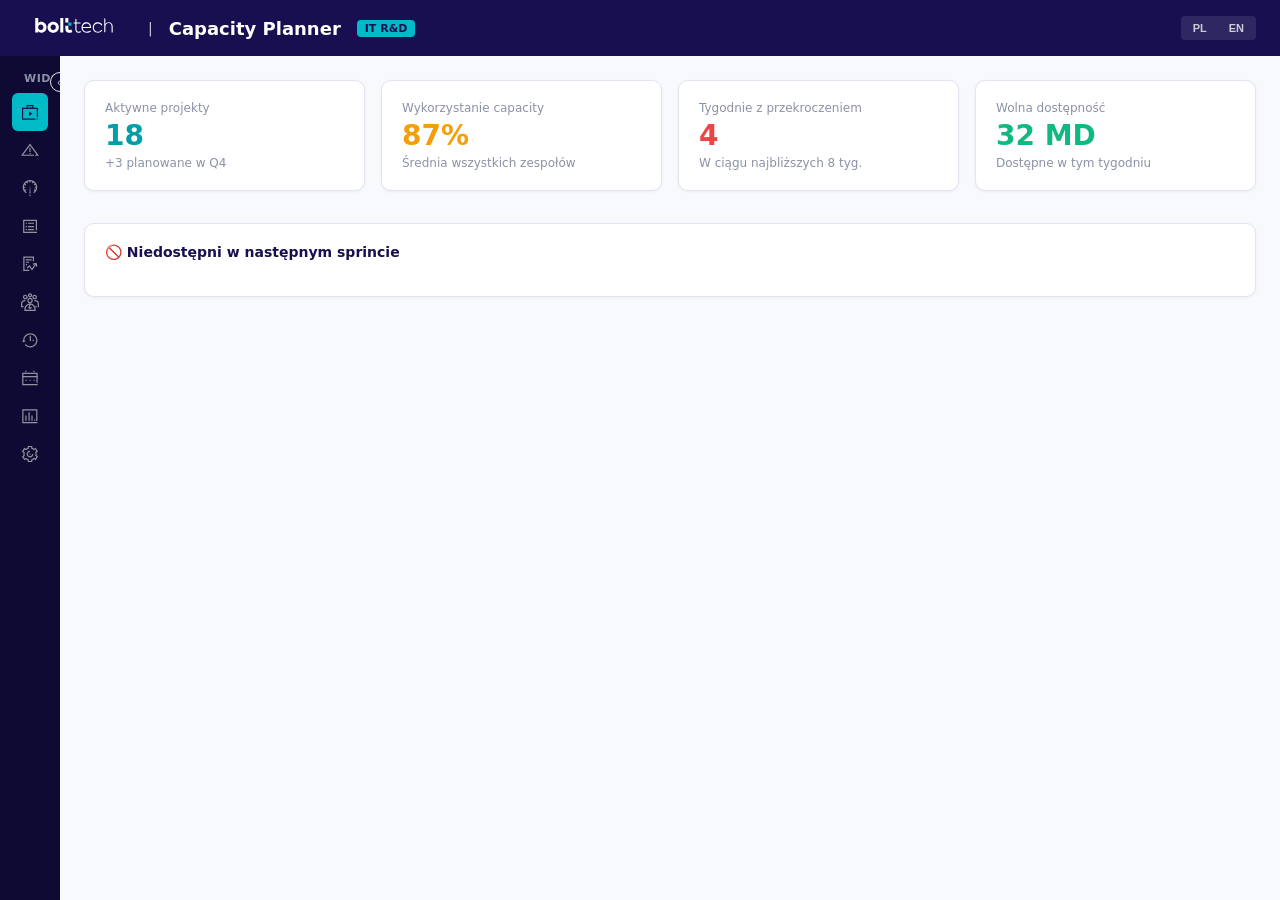
==== index.html @ 35d0bbb6 "Module 09 Squad Lead integration: Add HTML structure, fix TEAMS override, remove DOMContentLoaded li" ====
<!DOCTYPE html>
<html lang="pl">
<head>
    <meta charset="UTF-8">
    <meta name="viewport" content="width=device-width, initial-scale=1.0">
    <title>IT R&D Capacity Planner</title>
    <style>
        :root {
            /* bolttech official brand palette (from SVG assets) */
            --bt-navy: #170F4F;
            --bt-navy-dark: #0e0a33;
            --bt-navy-light: #2a1f6b;
            --bt-cyan: #00BAC7;
            --bt-cyan-light: #33ccd6;
            --bt-cyan-dark: #009ea9;
            --bt-white: #ffffff;
            --bt-grey-50: #f8f9fc;
            --bt-grey-100: #f1f3f8;
            --bt-grey-200: #e2e5ef;
            --bt-grey-300: #c8cdd9;
            --bt-grey-400: #8b92a7;
            --bt-grey-600: #4a5068;
            --bt-grey-700: #2e3347;

            /* Semantic mappings */
            --bg-primary: var(--bt-grey-50);
            --bg-secondary: var(--bt-white);
            --bg-card: var(--bt-grey-100);
            --text-primary: var(--bt-navy);
            --text-secondary: var(--bt-grey-400);
            --accent-blue: var(--bt-cyan);
            --accent-green: #10b981;
            --accent-red: #ef4444;
            --accent-yellow: #f59e0b;
            --accent-purple: #8b5cf6;
            --border: var(--bt-grey-200);
        }

        * {
            margin: 0;
            padding: 0;
            box-sizing: border-box;
        }

        body {
            font-family: 'Segoe UI', system-ui, -apple-system, sans-serif;
            background: var(--bg-primary);
            color: var(--text-primary);
            min-height: 100vh;
        }

        /* Layout */
        .app {
            display: grid;
            grid-template-columns: 190px 1fr;
            grid-template-rows: 56px 1fr;
            min-height: 100vh;
            transition: grid-template-columns 0.2s ease;
        }

        .app.sidebar-collapsed {
            grid-template-columns: 48px 1fr;
        }

        /* Header */
        .header {
            grid-column: 1 / -1;
            background: var(--bt-navy);
            border-bottom: none;
            display: flex;
            align-items: center;
            padding: 0 24px;
            gap: 16px;
        }

        .header h1 {
            font-size: 18px;
            font-weight: 600;
            color: var(--bt-white);
        }

        .header .badge {
            background: var(--bt-cyan);
            color: var(--bt-navy);
            padding: 2px 8px;
            border-radius: 4px;
            font-size: 11px;
            font-weight: 700;
        }

        /* Sidebar */
        .sidebar {
            background: var(--bt-navy-dark);
            border-right: none;
            padding: 16px 0;
            overflow: hidden;
            transition: all 0.2s ease;
        }

        .sidebar-toggle {
            display: flex;
            align-items: center;
            justify-content: center;
            width: 20px;
            height: 20px;
            position: absolute;
            right: -10px;
            top: 16px;
            border: 1px solid var(--bt-grey-200);
            background: var(--bt-navy-dark);
            color: var(--bt-grey-300);
            border-radius: 50%;
            cursor: pointer;
            font-size: 10px;
            z-index: 10;
            transition: all 0.15s;
            box-shadow: 0 1px 4px rgba(0,0,0,0.2);
        }

        .sidebar-toggle:hover {
            background: var(--bt-cyan);
            color: var(--bt-navy);
            border-color: var(--bt-cyan);
        }

        .sidebar {
            position: relative;
        }

        .sidebar-collapsed .sidebar-toggle {
            right: -10px;
        }

        .sidebar-collapsed .sidebar-section h3,
        .sidebar-collapsed .nav-label {
            display: none;
        }

        .sidebar-collapsed .nav-item {
            justify-content: center;
            padding: 10px 8px;
        }

        .sidebar-collapsed .nav-item .icon {
            margin: 0;
        }

        .sidebar-collapsed .sidebar-section {
            padding: 0 6px;
        }

        .sidebar-section {
            padding: 0 12px;
            margin-bottom: 24px;
        }

        .sidebar-section h3 {
            font-size: 11px;
            text-transform: uppercase;
            color: var(--bt-grey-400);
            padding: 0 12px;
            margin-bottom: 8px;
            letter-spacing: 0.5px;
        }

        .nav-item {
            display: flex;
            align-items: center;
            gap: 10px;
            padding: 8px 12px;
            border-radius: 6px;
            cursor: pointer;
            font-size: 13px;
            color: var(--bt-grey-300);
            transition: all 0.15s;
        }

        .nav-item:hover {
            background: var(--bt-navy-light);
            color: var(--bt-white);
        }

        .nav-item.active {
            background: var(--bt-cyan);
            color: var(--bt-navy);
            font-weight: 600;
        }

        .nav-item .icon {
            width: 18px;
            height: 18px;
            display: flex;
            align-items: center;
            justify-content: center;
        }

        .nav-item .icon img {
            width: 18px;
            height: 18px;
            opacity: 0.7;
            filter: brightness(0) invert(0.8);
            transition: all 0.15s;
        }

        .nav-item:hover .icon img {
            opacity: 1;
            filter: brightness(0) invert(1);
        }

        .nav-item.active .icon img {
            opacity: 1;
            filter: brightness(0) saturate(100%) invert(8%) sepia(30%) saturate(5000%) hue-rotate(230deg);
        }

        /* ========== ACCESSIBILITY FIX #1: Focus-Visible States ========== */
        /* Added: August 7, 2026 | WCAG 2.4.7 Focus Visible (AA) */

        /* Navigation items focus state */
        .nav-item:focus-visible {
            outline: 2px solid var(--bt-cyan);
            outline-offset: 2px;
            background: var(--bt-navy-light);
            color: var(--bt-white);
            transition: all 0.15s;
        }

        /* Generic buttons focus state */
        button:focus-visible,
        input:focus-visible,
        [role="button"]:focus-visible {
            outline: 2px solid var(--bt-cyan);
            outline-offset: 2px;
        }

        /* Filter buttons in table header focus */
        .filter-btn:focus-visible {
            outline: 2px solid var(--bt-cyan);
            outline-offset: 1px;
            background: var(--bt-cyan);
            border-color: var(--bt-cyan);
            color: var(--bt-navy);
        }

        /* Table action buttons focus (edit, delete, notes) */
        .cell-risks .add-note-btn:focus-visible,
        .cell-risks .view-all-btn:focus-visible,
        .cell-notes .add-note-btn:focus-visible,
        .cell-notes .view-all-btn:focus-visible,
        .cell-actions .edit-btn:focus-visible,
        .cell-actions .delete-btn:focus-visible {
            outline: 2px solid var(--bt-cyan);
            outline-offset: 1px;
        }

        /* Workload input fields focus */
        .wl-input:focus-visible {
            outline: 2px solid var(--bt-cyan);
            outline-offset: 1px;
        }

        /* Workload note button focus */
        .wl-note-btn:focus-visible {
            outline: 2px solid var(--bt-cyan);
            outline-offset: 1px;
        }

        /* Add sprints button focus */
        .add-sprints-btn:focus-visible {
            outline: 2px solid var(--bt-cyan);
            outline-offset: 2px;
            box-shadow: 0 0 0 3px rgba(0, 186, 199, 0.2);
        }

        /* Modal and general buttons focus */
        button.btn:focus-visible,
        button.btn-primary:focus-visible,
        button.btn-secondary:focus-visible {
            outline: 2px solid var(--bt-cyan);
            outline-offset: 2px;
            box-shadow: 0 0 0 3px rgba(0, 186, 199, 0.15);
        }
        /* ============================================================== */

        /* Main Content */
        .main {
            padding: 24px;
            overflow-y: auto;
        }

        .page {
            display: none;
        }

        .page.active {
            display: block;
        }

        .page-title {
            font-size: 24px;
            font-weight: 700;
            margin-bottom: 24px;
        }

        /* Summary Cards */
        .summary-grid {
            display: grid;
            grid-template-columns: repeat(auto-fit, minmax(200px, 1fr));
            gap: 16px;
            margin-bottom: 32px;
        }

        .summary-card {
            background: var(--bt-white);
            border: 1px solid var(--border);
            border-radius: 10px;
            padding: 20px;
            box-shadow: 0 1px 3px rgba(26, 43, 74, 0.06);
        }

        .summary-card .label {
            font-size: 12px;
            color: var(--text-secondary);
            margin-bottom: 4px;
        }

        .summary-card .value {
            font-size: 28px;
            font-weight: 700;
        }

        .summary-card .sub {
            font-size: 12px;
            color: var(--text-secondary);
            margin-top: 4px;
        }

        .summary-card .value.green { color: var(--accent-green); }
        .summary-card .value.red { color: var(--accent-red); }
        .summary-card .value.blue { color: var(--bt-cyan-dark); }
        .summary-card .value.yellow { color: var(--accent-yellow); }

        /* Capacity Chart */
        .chart-container {
            background: var(--bt-white);
            border: 1px solid var(--border);
            border-radius: 10px;
            padding: 20px;
            margin-bottom: 24px;
            box-shadow: 0 1px 3px rgba(26, 43, 74, 0.06);
        }

        .chart-container h3 {
            font-size: 14px;
            margin-bottom: 16px;
            color: var(--bt-navy);
            font-weight: 600;
        }

        .capacity-bars {
            display: flex;
            flex-direction: column;
            gap: 12px;
        }

        .capacity-row {
            display: grid;
            grid-template-columns: 80px 1fr 60px;
            align-items: center;
            gap: 12px;
        }

        .capacity-row .team-name {
            font-size: 13px;
            font-weight: 600;
        }

        .bar-track {
            height: 24px;
            background: var(--bt-grey-100);
            border-radius: 4px;
            position: relative;
            overflow: hidden;
        }

        .bar-fill {
            height: 100%;
            border-radius: 4px;
            transition: width 0.4s ease;
        }

        .bar-fill.ok { background: var(--bt-cyan); }
        .bar-fill.warning { background: var(--accent-yellow); }
        .bar-fill.critical { background: var(--accent-red); }

        .bar-label {
            position: absolute;
            right: 8px;
            top: 50%;
            transform: translateY(-50%);
            font-size: 11px;
            font-weight: 600;
            color: var(--bt-navy);
        }

        .capacity-row .pct {
            font-size: 13px;
            font-weight: 600;
            text-align: right;
        }

        /* Table */
        .table-container {
            background: var(--bt-white);
            border: 1px solid var(--border);
            border-radius: 10px;
            overflow: visible;
            box-shadow: 0 1px 3px rgba(26, 43, 74, 0.06);
        }

        /* Workload-specific: no border/radius so sticky works cleanly */
        #page-workload .table-container {
            border: none;
            border-radius: 0;
            box-shadow: none;
            background: transparent;
        }

        .table-header {
            display: flex;
            justify-content: space-between;
            align-items: center;
            padding: 16px 20px;
            border-bottom: 1px solid var(--border);
        }

        .table-header h3 {
            font-size: 14px;
        }

        .table-filter {
            display: flex;
            gap: 8px;
        }

        .filter-btn {
            padding: 4px 12px;
            border-radius: 4px;
            border: 1px solid var(--border);
            background: transparent;
            color: var(--text-secondary);
            font-size: 12px;
            cursor: pointer;
        }

        .filter-btn.active {
            background: var(--bt-cyan);
            border-color: var(--bt-cyan);
            color: var(--bt-navy);
            font-weight: 600;
        }

        table {
            width: 100%;
            border-collapse: collapse;
        }

        th {
            text-align: left;
            padding: 10px 16px;
            font-size: 11px;
            text-transform: uppercase;
            color: var(--text-secondary);
            border-bottom: 1px solid var(--border);
            font-weight: 600;
            letter-spacing: 0.3px;
        }

        td {
            padding: 12px 16px;
            font-size: 13px;
            border-bottom: 1px solid rgba(71, 85, 105, 0.3);
        }

        tr:hover td {
            background: rgba(0, 212, 170, 0.04);
        }

        /* Project table column widths */
        .projects-table-scroll table {
            width: 100%;
        }
        .cell-prio { width: 30px; }
        .cell-name { width: 240px; }
        .cell-status { white-space: nowrap; }
        .cell-health { width: 60px; white-space: nowrap; }
        .cell-lead { white-space: nowrap; }
        .cell-teams { }
        .cell-delivery { white-space: nowrap; }
        .cell-risks { width: 140px; font-size: 11px; }
        .cell-notes { width: 100px; font-size: 11px; }
        .cell-actions { white-space: nowrap; width: 55px; text-align: center; }

        /* Uniform square buttons for notes/risks/actions */
        .cell-risks .add-note-btn,
        .cell-risks .view-all-btn,
        .cell-notes .add-note-btn,
        .cell-notes .view-all-btn,
        .cell-actions .edit-btn,
        .cell-actions .delete-btn {
            display: inline-flex;
            align-items: center;
            justify-content: center;
            width: 22px;
            height: 22px;
            padding: 0;
            border: 1px solid var(--bt-grey-200);
            border-radius: 4px;
            background: var(--bt-white);
            color: var(--bt-navy);
            font-size: 12px;
            font-weight: 700;
            cursor: pointer;
            line-height: 1;
        }

        .cell-risks .add-note-btn:hover,
        .cell-risks .view-all-btn:hover,
        .cell-notes .add-note-btn:hover,
        .cell-notes .view-all-btn:hover,
        .cell-actions .edit-btn:hover {
            background: var(--bt-cyan);
            border-color: var(--bt-cyan);
            color: var(--bt-navy);
        }

        .cell-actions .delete-btn {
            background: #fef2f2;
            border-color: #fca5a5;
            color: #991b1b;
        }

        .cell-actions .delete-btn:hover {
            background: #fca5a5;
        }

        /* Column resize handles */
        th.resizable {
            position: relative;
        }

        th.resizable .col-resize-handle {
            position: absolute;
            right: 0;
            top: 0;
            width: 5px;
            height: 100%;
            cursor: col-resize;
            background: transparent;
        }

        th.resizable .col-resize-handle:hover,
        th.resizable .col-resize-handle.dragging {
            background: var(--bt-cyan);
        }

        /* Drag reorder indicator */
        th.draggable {
            cursor: grab;
            user-select: none;
        }

        th.draggable:active {
            cursor: grabbing;
        }

        th.drag-over {
            border-left: 3px solid var(--bt-cyan);
        }

        .priority-badge {
            display: inline-block;
            width: 24px;
            height: 24px;
            line-height: 24px;
            text-align: center;
            border-radius: 4px;
            font-size: 11px;
            font-weight: 700;
        }

        .priority-badge.p0 { background: var(--accent-red); color: white; }           /* 0-3: Critical (Red) */
        .priority-badge.p1 { background: var(--accent-yellow); color: #000; }        /* 4-10: High (Yellow) */
        .priority-badge.p2 { background: var(--bt-cyan); color: var(--bt-navy); }    /* 11-20: Medium (Cyan) */
        .priority-badge.p3 { background: #8b5cf6; color: white; }                    /* 21-30: High-Medium (Purple) */
        .priority-badge.p4 { background: #10b981; color: white; }                    /* 31+: Lower (Green) */
        .priority-badge.pna { background: #f1f5f9; color: #94a3b8; font-style: italic; }  /* N/A: Pale */

        .status-chip {
            padding: 3px 8px;
            border-radius: 4px;
            font-size: 11px;
            font-weight: 600;
        }

        .status-chip.in-progress { background: rgba(0, 212, 170, 0.15); color: var(--bt-cyan-dark); }
        .status-chip.done { background: rgba(16, 185, 129, 0.15); color: var(--accent-green); }
        .status-chip.at-risk { background: rgba(239, 68, 68, 0.15); color: var(--accent-red); }
        .status-chip.on-hold { background: rgba(245, 158, 11, 0.15); color: var(--accent-yellow); }
        .status-chip.planned { background: rgba(139, 92, 246, 0.15); color: var(--accent-purple); }
        .status-chip.blocked { background: rgba(239, 68, 68, 0.15); color: var(--accent-red); }
        .status-chip.archived { background: rgba(148, 163, 184, 0.15); color: #64748b; }

        .health-badge {
            display: inline-flex;
            align-items: center;
            justify-content: center;
            width: 24px;
            height: 24px;
            border-radius: 50%;
            font-size: 14px;
            font-weight: 700;
        }

        .health-badge.green { background: rgba(16, 185, 129, 0.15); color: var(--accent-green); }
        .health-badge.amber { background: rgba(245, 158, 11, 0.15); color: var(--accent-yellow); }
        .health-badge.red { background: rgba(239, 68, 68, 0.15); color: var(--accent-red); }

        .team-tags {
            display: flex;
            gap: 4px;
            flex-wrap: wrap;
        }

        .team-tag {
            padding: 2px 6px;
            border-radius: 3px;
            font-size: 10px;
            font-weight: 600;
            background: var(--bt-grey-100);
            color: var(--bt-navy);
            border: 1px solid var(--bt-grey-200);
        }

        /* Weekly Grid (Workload View) - now a proper HTML table */
        .weekly-grid-wrapper {
            overflow: auto;
            max-height: calc(100vh - 80px);
            margin-top: 8px;
            position: relative;
            isolation: isolate;
            scrollbar-width: thin;
            scrollbar-color: var(--bt-cyan) var(--bt-grey-200);
        }

        .weekly-grid-wrapper::-webkit-scrollbar {
            height: 10px;
        }

        .weekly-grid-wrapper::-webkit-scrollbar-track {
            background: var(--bt-grey-200);
            border-radius: 5px;
        }

        .weekly-grid-wrapper::-webkit-scrollbar-thumb {
            background: var(--bt-cyan);
            border-radius: 5px;
        }

        .weekly-grid-wrapper::-webkit-scrollbar-thumb:hover {
            background: var(--bt-cyan-dark);
        }

        .workload-table {
            border-collapse: separate;
            border-spacing: 0;
            width: max-content;
            min-width: 100%;
            font-size: 12px;
        }

        .workload-table thead tr {
            background: var(--bt-navy);
        }

        .workload-table thead th {
            position: sticky;
            z-index: 50;
            background: var(--bt-navy);
            padding: 10px 8px;
            text-align: center;
            font-size: 10px;
            font-weight: 600;
            color: var(--bt-grey-300);
            border-right: 1px solid rgba(255,255,255,0.15);
            border-bottom: 1px solid rgba(255,255,255,0.15);
            white-space: nowrap;
        }

        .workload-table thead tr:nth-child(1) th { top: 36px; }
        .workload-table thead tr:nth-child(2) th { top: 66px; }
        .workload-table thead tr:nth-child(3) th { top: 96px; }
        .workload-table thead tr:nth-child(4) th { top: 126px; background: var(--bt-navy-dark); }

        .workload-table th.col-project,
        .workload-table td.col-project {
            position: sticky;
            left: 0;
            width: 160px;
            min-width: 160px;
            max-width: 160px;
            z-index: 20;
            background: var(--bt-grey-50);
            border-right: 2px solid var(--bt-grey-200);
        }

        .workload-table th.col-team,
        .workload-table td.col-team {
            position: sticky;
            left: 160px;
            width: 100px;
            min-width: 100px;
            max-width: 100px;
            z-index: 21;
            background: var(--bt-white);
            border-right: 1px solid var(--bt-grey-200);
            box-shadow: 4px 0 6px rgba(0,0,0,.08);
        }

        .workload-table thead th.col-project {
            z-index: 60;
            background: var(--bt-navy);
            text-align: left;
            padding-left: 14px;
        }

        .workload-table thead th.col-team {
            z-index: 60;
            background: var(--bt-navy);
            text-align: left;
        }

        /* Frozen placeholder cells in header rows 2-4: visually merge with row 1 */
        .workload-table thead .hdr-row-2 th.hdr-frozen,
        .workload-table thead .hdr-row-3 th.hdr-frozen,
        .workload-table thead .hdr-row-4 th.hdr-frozen {
            background: var(--bt-navy);
            border-bottom: none;
            border-right-color: transparent;
        }

        .workload-table thead .hdr-row-2 th.col-team.hdr-frozen,
        .workload-table thead .hdr-row-3 th.col-team.hdr-frozen,
        .workload-table thead .hdr-row-4 th.col-team.hdr-frozen {
            box-shadow: none;
        }

        .workload-table td.col-project {
            vertical-align: middle;
            padding-left: 14px;
            word-break: break-word;
        }

        .workload-table td.col-team {
            padding: 5px 6px;
            white-space: nowrap;
        }

        .workload-table th.col-month {
            text-align: center;
            padding: 6px 8px;
            font-size: 11px;
            font-weight: 700;
            color: var(--bt-cyan);
            border-bottom: 1px solid rgba(255,255,255,0.1);
            letter-spacing: 0.3px;
        }

        .month-header-row th {
            border-bottom: 1px solid rgba(255,255,255,0.15);
        }

        .wl-sprint-header {
            text-align: center;
            font-size: 10px;
            font-weight: 600;
            padding: 5px 4px;
            color: var(--bt-grey-300);
            background: var(--bt-navy-light);
            border-right: 1px solid rgba(255,255,255,0.15);
        }

        .wl-sprint-current {
            color: var(--bt-cyan);
            font-weight: 700;
            border: 2px solid var(--bt-cyan);
            border-radius: 4px;
            background: rgba(0, 186, 199, 0.1);
            box-shadow: 0 0 8px rgba(0, 186, 199, 0.2);
        }

        .workload-table th.col-week {
            min-width: 80px;
        }

        .week-from {
            display: block;
            color: var(--bt-white);
            font-size: 10px;
            font-weight: 600;
            white-space: nowrap;
        }

        .week-to {
            display: none;
        }

        /* Body rows */
        .workload-table tbody td {
            padding: 7px 8px;
            border-bottom: 1px solid var(--bt-grey-200);
            border-right: 1px solid var(--bt-grey-200);
            vertical-align: middle;
        }

        .workload-table tbody tr:hover td:not(.col-project):not(.col-team) {
            background: rgba(0, 186, 199, 0.04);
        }

        .project-label {
            display: flex;
            align-items: flex-start;
            gap: 6px;
            font-weight: 600;
            color: var(--bt-navy);
            font-size: 11px;
            line-height: 1.3;
        }

        .prio-dot {
            display: inline-flex;
            align-items: center;
            justify-content: center;
            width: 20px;
            height: 20px;
            border-radius: 4px;
            font-size: 10px;
            font-weight: 700;
            flex-shrink: 0;
        }

        .prio-dot.p0 { background: var(--accent-red); color: white; }           /* 0-3: Critical (Red) */
        .prio-dot.p1 { background: var(--accent-yellow); color: #000; }        /* 4-10: High (Yellow) */
        .prio-dot.p2 { background: var(--bt-cyan); color: var(--bt-navy); }    /* 11-20: Medium (Cyan) */
        .prio-dot.p3 { background: #8b5cf6; color: white; }                    /* 21-30: High-Medium (Purple) */
        .prio-dot.p4 { background: #10b981; color: white; }                    /* 31+: Lower (Green) */
        .prio-dot.pna { background: #f1f5f9; color: #94a3b8; font-style: italic; }  /* N/A: Pale */

        .workload-table td.col-team {
            padding: 5px 6px;
            white-space: nowrap;
            border-right: 1px solid var(--bt-grey-200);
        }

        .team-pill {
            display: inline-block;
            padding: 3px 7px;
            font-size: 10px;
            font-weight: 700;
            border-radius: 3px;
            background: var(--bt-grey-100);
            color: var(--bt-navy);
            letter-spacing: 0.3px;
        }

        .workload-table td.col-value {
            text-align: center;
            font-size: 12px;
            font-weight: 600;
            color: var(--bt-grey-400);
        }

        .workload-table td.col-value.has-value {
            color: var(--bt-navy);
            background: rgba(0, 186, 199, 0.08);
        }

        .workload-table td.col-value.overloaded {
            background: rgba(239, 68, 68, 0.1);
            color: var(--accent-red);
        }

        /* Totals row */
        .totals-row td {
            background: var(--bt-navy) !important;
            border-top: 2px solid var(--bt-grey-300);
            padding: 9px 8px;
        }

        .totals-label {
            font-weight: 700;
            color: var(--bt-white) !important;
            font-size: 11px;
            text-transform: uppercase;
            letter-spacing: 0.5px;
        }

        .totals-cell {
            text-align: center;
            font-size: 12px;
            font-weight: 700;
        }

        .totals-cell.ok { color: var(--bt-cyan) !important; }
        .totals-cell.warning { color: var(--accent-yellow) !important; }
        .totals-cell.overloaded { color: var(--accent-red) !important; }

        .cap-slash {
            font-weight: 400;
            opacity: 0.5;
            font-size: 10px;
        }

        /* Separation between projects */
        .project-first-row td {
            border-top: 2px solid var(--bt-grey-200);
        }

        /* Editable workload inputs */
        .wl-input {
            width: 100%;
            border: none;
            background: transparent;
            text-align: center;
            font-size: 12px;
            font-weight: 600;
            color: var(--bt-navy);
            padding: 4px 2px;
            border-radius: 3px;
            -moz-appearance: textfield;
        }

        .wl-input::-webkit-outer-spin-button,
        .wl-input::-webkit-inner-spin-button {
            -webkit-appearance: none;
            margin: 0;
        }

        .wl-input:focus {
            outline: 2px solid var(--bt-cyan);
            background: rgba(0, 186, 199, 0.08);
        }

        .wl-input:hover {
            background: var(--bt-grey-100);
        }

        .wl-cell-wrap {
            display: flex;
            align-items: center;
            gap: 2px;
        }

        .wl-cell-wrap .wl-input {
            flex: 1;
        }

        .wl-note-btn {
            width: 14px;
            height: 14px;
            border: none;
            background: transparent;
            color: var(--bt-grey-300);
            font-size: 10px;
            font-weight: 700;
            cursor: pointer;
            border-radius: 3px;
            opacity: 0;
            transition: opacity 0.15s;
            display: flex;
            align-items: center;
            justify-content: center;
            flex-shrink: 0;
        }

        .wl-cell-wrap:hover .wl-note-btn {
            opacity: 1;
        }

        .wl-note-btn.has-note {
            opacity: 1;
            background: var(--bt-cyan);
            color: var(--bt-navy);
        }

        .wl-note-btn:hover {
            background: var(--bt-grey-200);
            color: var(--bt-navy);
        }

        .wl-note-btn.has-note:hover {
            background: var(--bt-cyan-dark);
            color: var(--bt-white);
        }

        .col-value.has-value .wl-input {
            color: var(--bt-navy);
        }

        /* Role filter bar - REMOVED (now uses team-tabs styling) */

        /* Add sprints button in people nav */
        .add-sprints-btn {
            padding: 6px 14px;
            border: 2px dashed var(--bt-cyan);
            background: rgba(0, 186, 199, 0.08);
            color: var(--bt-cyan-dark);
            border-radius: 5px;
            cursor: pointer;
            font-size: 12px;
            font-weight: 600;
            transition: all 0.15s;
            margin-left: auto;
        }

        .add-sprints-btn:hover {
            background: var(--bt-cyan);
            color: var(--bt-navy);
            border-color: var(--bt-cyan);
        }

        /* Role badges in people table */
        .role-badge {
            display: inline-block;
            padding: 3px 8px;
            border-radius: 4px;
            font-size: 10px;
            font-weight: 600;
            white-space: nowrap;
        }

        .role-be-developer { background: #dbeafe; color: #1e40af; }
        .role-fe-developer { background: #fce7f3; color: #9d174d; }
        .role-qa { background: #d1fae5; color: #065f46; }
        .role-qae { background: #ccfbf1; color: #0f766e; }
        .role-qa-coordinator { background: #d1fae5; color: #065f46; }
        .role-system-analyst { background: #e0e7ff; color: #3730a3; }
        .role-squad-lead { background: #fef3c7; color: #92400e; }
        .role-tsm { background: #f3e8ff; color: #6b21a8; }
        .role-engineering-manager { background: #fee2e2; color: #991b1b; }
        .role-trainee { background: #f1f5f9; color: #475569; }

        /* People View - team sections with list */
        .team-section {
            margin-bottom: 28px;
        }

        .team-section-header {
            display: flex;
            align-items: center;
            gap: 10px;
            margin-bottom: 10px;
            padding-bottom: 8px;
            border-bottom: 2px solid var(--bt-grey-200);
        }

        .team-section-dot {
            width: 12px;
            height: 12px;
            border-radius: 50%;
            flex-shrink: 0;
        }

        .team-section-name {
            font-size: 15px;
            font-weight: 700;
            color: var(--bt-navy);
            letter-spacing: 0.3px;
        }

        .team-section-count {
            font-size: 12px;
            color: var(--bt-grey-400);
            background: var(--bt-grey-100);
            padding: 2px 8px;
            border-radius: 10px;
        }

        .people-table {
            width: 100%;
            border-collapse: collapse;
            background: var(--bt-white);
            border: 1px solid var(--bt-grey-200);
            border-radius: 8px;
            overflow: hidden;
            box-shadow: 0 1px 3px rgba(23, 15, 79, 0.06);
        }

        .people-table thead tr {
            background: var(--bt-grey-50);
        }

        .people-table th {
            padding: 9px 14px;
            font-size: 11px;
            font-weight: 600;
            text-transform: uppercase;
            letter-spacing: 0.4px;
            color: var(--bt-grey-400);
            text-align: left;
            border-bottom: 1px solid var(--bt-grey-200);
        }

        .people-table th:nth-child(1) { width: 220px; }
        .people-table th:nth-child(2) { width: 180px; }

        .people-table tbody tr {
            border-bottom: 1px solid var(--bt-grey-100);
            transition: background 0.1s;
        }

        .people-table tbody tr:last-child {
            border-bottom: none;
        }

        .people-table tbody tr:hover {
            background: rgba(0, 186, 199, 0.04);
        }

        .people-table td {
            padding: 10px 14px;
            font-size: 13px;
            color: var(--bt-navy);
            vertical-align: middle;
        }

        .person-name-cell {
            font-weight: 600;
        }

        .person-name-inner {
            display: flex;
            align-items: center;
            gap: 10px;
        }

        .avatar {
            width: 32px;
            height: 32px;
            border-radius: 50%;
            display: flex;
            align-items: center;
            justify-content: center;
            font-size: 11px;
            font-weight: 700;
            flex-shrink: 0;
        }

        .role-cell {
            color: var(--bt-grey-600);
            font-size: 12px;
            vertical-align: middle;
            white-space: nowrap;
        }

        .projects-cell {
            display: flex;
            flex-wrap: wrap;
            gap: 5px;
        }

        .project-tag {
            padding: 3px 8px;
            border-radius: 4px;
            font-size: 11px;
            font-weight: 500;
            background: var(--bt-grey-100);
            color: var(--bt-navy);
            border: 1px solid var(--bt-grey-200);
            white-space: nowrap;
        }

        /* Sprint View */
        .sprint-card {
            background: var(--bt-white);
            border: 1px solid var(--border);
            border-radius: 10px;
            padding: 20px;
            margin-bottom: 16px;
            box-shadow: 0 1px 3px rgba(26, 43, 74, 0.06);
        }

        .sprint-card .sprint-header {
            display: flex;
            justify-content: space-between;
            align-items: center;
            margin-bottom: 12px;
        }

        .sprint-card .sprint-name {
            font-size: 16px;
            font-weight: 700;
        }

        .sprint-card .sprint-dates {
            font-size: 12px;
            color: var(--text-secondary);
        }

        .sprint-goals {
            padding: 12px;
            background: var(--bt-grey-50);
            border-radius: 6px;
            font-size: 12px;
            line-height: 1.7;
            color: var(--bt-grey-600);
            border: 1px solid var(--bt-grey-200);
        }

        .sprint-goals strong {
            color: var(--bt-navy);
        }

        /* Sprints tab - column layout */
        .sprints-columns {
            display: grid;
            grid-template-columns: repeat(5, 1fr);
            gap: 12px;
        }

        .sprint-column {
            background: var(--bt-white);
            border: 1px solid var(--border);
            border-radius: 10px;
            padding: 16px;
            box-shadow: 0 1px 3px rgba(23, 15, 79, 0.06);
            display: flex;
            flex-direction: column;
            min-height: 200px;
        }

        .sprint-column-current {
            border: 2px solid var(--bt-cyan);
            box-shadow: 0 2px 12px rgba(0, 186, 199, 0.15);
            background: rgba(0, 186, 199, 0.03);
        }

        .current-badge {
            display: inline-block;
            background: var(--bt-cyan);
            color: var(--bt-navy);
            font-size: 9px;
            font-weight: 700;
            padding: 1px 6px;
            border-radius: 3px;
            margin-left: 6px;
            vertical-align: middle;
        }

        .sprint-column-header {
            display: flex;
            flex-direction: column;
            gap: 2px;
            margin-bottom: 12px;
            padding-bottom: 10px;
            border-bottom: 2px solid var(--bt-grey-200);
        }

        .sprint-col-name {
            font-size: 14px;
            font-weight: 700;
            color: var(--bt-navy);
        }

        .sprint-col-dates {
            font-size: 11px;
            color: var(--bt-grey-400);
        }

        .sprint-section-label {
            font-size: 10px;
            font-weight: 700;
            text-transform: uppercase;
            letter-spacing: 0.5px;
            color: var(--bt-grey-400);
            margin-bottom: 6px;
        }

        .sprint-team-line {
            font-size: 11px;
            line-height: 1.6;
            margin-bottom: 3px;
        }

        .sprint-team-name {
            font-weight: 700;
        }

        .sprint-team-projects {
            color: var(--bt-grey-600);
        }

        .edit-sprint-goals-btn {
            margin-top: auto;
            padding: 5px 10px;
            border: 1px dashed var(--bt-grey-200);
            background: transparent;
            color: var(--bt-grey-400);
            border-radius: 4px;
            font-size: 10px;
            cursor: pointer;
            transition: all 0.15s;
            align-self: flex-start;
        }

        .edit-sprint-goals-btn:hover {
            border-color: var(--bt-cyan);
            color: var(--bt-cyan-dark);
            background: rgba(0, 186, 199, 0.05);
        }

        .sprint-project-block {
            margin-bottom: 8px;
            padding: 6px 8px;
            background: var(--bt-grey-50);
            border-radius: 4px;
            border-left: 3px solid var(--bt-grey-200);
        }

        .sprint-project-name {
            font-size: 11px;
            font-weight: 700;
            color: var(--bt-navy);
            margin-bottom: 3px;
            display: flex;
            align-items: center;
            gap: 6px;
        }

        .sprint-project-name .prio-dot {
            width: 18px;
            height: 18px;
            font-size: 9px;
            flex-shrink: 0;
        }

        .sprint-project-team {
            font-size: 10px;
            color: var(--bt-grey-600);
            padding-left: 24px;
            line-height: 1.5;
        }

        /* Week navigation */
        .week-nav {
            position: sticky;
            top: 0;
            z-index: 200;
            display: flex;
            align-items: center;
            gap: 12px;
            padding: 8px 0;
            background: var(--bg-primary);
        }

        .week-nav button {
            padding: 7px 18px;
            border: 1px solid var(--bt-grey-200);
            background: var(--bt-white);
            color: var(--bt-navy);
            border-radius: 6px;
            cursor: pointer;
            font-size: 13px;
            font-weight: 500;
            transition: all 0.15s;
        }

        .week-nav button:hover:not(:disabled) {
            background: var(--bt-cyan);
            color: var(--bt-navy);
            border-color: var(--bt-cyan);
        }

        .week-nav button:disabled {
            opacity: 0.35;
            cursor: not-allowed;
        }

        .week-nav .current-week {
            font-size: 13px;
            font-weight: 600;
            color: var(--bt-navy);
            padding: 6px 14px;
            background: var(--bt-grey-100);
            border-radius: 6px;
            border: 1px solid var(--bt-grey-200);
        }

        /* Projects table scroll */
        .projects-table-scroll {
            overflow-x: auto;
        }

        /* Edit button */
        .edit-btn {
            padding: 5px 12px;
            border: none;
            background: var(--bt-cyan);
            color: var(--bt-navy);
            border-radius: 5px;
            font-size: 11px;
            font-weight: 600;
            cursor: pointer;
            transition: all 0.15s;
            white-space: nowrap;
        }

        .edit-btn:hover {
            background: var(--bt-cyan-dark);
            color: var(--bt-white);
        }

        /* Add note button */
        .add-note-btn {
            display: inline-flex;
            align-items: center;
            justify-content: center;
            width: 22px;
            height: 22px;
            border: 1px solid var(--bt-grey-200);
            background: var(--bt-white);
            color: var(--bt-cyan-dark);
            border-radius: 4px;
            font-size: 14px;
            font-weight: 700;
            cursor: pointer;
            transition: all 0.15s;
            margin-top: 4px;
        }

        .add-note-btn:hover {
            background: var(--bt-cyan);
            color: var(--bt-navy);
            border-color: var(--bt-cyan);
        }

        /* Note entry */
        .note-entry {
            font-size: 11px;
            color: var(--bt-grey-600);
            padding: 3px 0;
            border-bottom: 1px solid var(--bt-grey-100);
            line-height: 1.4;
        }

        .note-entry:last-child {
            border-bottom: none;
        }

        .notes-list {
            max-height: 80px;
            overflow-y: auto;
            margin-bottom: 2px;
        }

        /* Note inline form */
        .note-inline-form {
            display: flex;
            gap: 4px;
            margin-top: 6px;
            align-items: center;
        }

        .note-inline-form .note-input {
            flex: 1;
            min-width: 120px;
        }

        /* Inline edit input */
        .inline-edit {
            width: 100%;
            padding: 5px 8px;
            border: 1px solid var(--bt-cyan);
            border-radius: 4px;
            font-size: 12px;
            background: var(--bt-white);
            color: var(--bt-navy);
            outline: none;
            transition: border-color 0.15s;
        }

        .inline-edit:focus {
            border-color: var(--bt-cyan-dark);
            box-shadow: 0 0 0 2px rgba(0, 186, 199, 0.15);
        }

        select.inline-edit {
            cursor: pointer;
        }

        /* Teams edit checkboxes */
        .teams-edit {
            display: flex;
            flex-wrap: wrap;
            gap: 4px;
        }

        .team-check-label {
            display: inline-flex;
            align-items: center;
            gap: 3px;
            font-size: 10px;
            font-weight: 600;
            color: var(--bt-navy);
            background: var(--bt-grey-100);
            padding: 2px 6px;
            border-radius: 3px;
            cursor: pointer;
        }

        .team-check-label input[type="checkbox"] {
            width: 12px;
            height: 12px;
        }

        /* Modal overlay */
        .modal-overlay {
            position: fixed;
            top: 0;
            left: 0;
            right: 0;
            bottom: 0;
            background: rgba(23, 15, 79, 0.5);
            display: flex;
            align-items: center;
            justify-content: center;
            z-index: 1000;
            backdrop-filter: blur(2px);
        }

        /* Modal */
        .modal {
            background: var(--bt-white);
            border-radius: 12px;
            padding: 28px;
            width: 520px;
            max-width: 90vw;
            max-height: 85vh;
            overflow-y: auto;
            box-shadow: 0 20px 60px rgba(23, 15, 79, 0.3);
        }

        .modal-form {
            display: flex;
            flex-direction: column;
            gap: 12px;
        }

        .modal-form label {
            display: flex;
            flex-direction: column;
            gap: 4px;
            font-size: 12px;
            font-weight: 600;
            color: var(--bt-grey-600);
        }

        /* Cell actions */
        .cell-actions {
            white-space: nowrap;
        }

        /* Delete button */
        .delete-btn {
            padding: 5px 12px;
            border: none;
            background: #fee2e2;
            color: #991b1b;
            border-radius: 5px;
            font-size: 11px;
            font-weight: 600;
            cursor: pointer;
            transition: all 0.15s;
            white-space: nowrap;
            margin-left: 4px;
        }

        .delete-btn:hover {
            background: #fca5a5;
        }

        /* Restore button */
        .restore-btn {
            padding: 5px 12px;
            border: none;
            background: var(--bt-grey-100);
            color: var(--bt-navy);
            border-radius: 5px;
            font-size: 11px;
            font-weight: 600;
            cursor: pointer;
            transition: all 0.15s;
            white-space: nowrap;
        }

        .restore-btn:hover {
            background: var(--bt-grey-200);
        }

        /* Archive section */
        .archive-section {
            margin-top: 24px;
        }

        .archive-header {
            display: flex;
            gap: 8px;
            align-items: center;
            cursor: pointer;
            font-size: 14px;
            font-weight: 600;
            color: var(--bt-navy);
            padding: 12px 0;
        }

        .archive-header:hover {
            color: var(--bt-cyan-dark);
        }

        .archive-table {
            width: 100%;
            border-collapse: collapse;
            background: var(--bt-white);
            border: 1px solid var(--bt-grey-200);
            border-radius: 8px;
            overflow: hidden;
            box-shadow: 0 1px 3px rgba(23, 15, 79, 0.06);
            opacity: 0.85;
        }

        .archive-table thead tr {
            background: var(--bt-grey-50);
        }

        .archive-table th {
            padding: 9px 14px;
            font-size: 11px;
            font-weight: 600;
            text-transform: uppercase;
            letter-spacing: 0.4px;
            color: var(--bt-grey-400);
            text-align: left;
            border-bottom: 1px solid var(--bt-grey-200);
        }

        .archive-table tbody tr {
            border-bottom: 1px solid var(--bt-grey-100);
            transition: background 0.1s;
        }

        .archive-table tbody tr:last-child {
            border-bottom: none;
        }

        .archive-table tbody tr:hover {
            background: rgba(0, 186, 199, 0.04);
        }

        .archive-table td {
            padding: 10px 14px;
            font-size: 13px;
            color: var(--bt-navy);
            vertical-align: middle;
        }

        /* Sprint columns in people table */
        .people-table-scroll-wrapper {
            overflow-x: auto;
        }

        .people-table th.sprint-col {
            min-width: 180px;
            font-size: 10px;
            text-align: left;
            vertical-align: top;
        }

        .sprint-col-header {
            display: flex;
            flex-direction: column;
        }

        .sprint-col-header .sprint-num {
            font-weight: 700;
            color: var(--bt-navy);
            font-size: 11px;
        }

        .sprint-col-header .sprint-dates {
            font-weight: 400;
            color: var(--bt-grey-400);
            font-size: 9px;
        }

        /* Current sprint column highlight in People tab */
        .sprint-col-current {
            background: rgba(0, 186, 199, 0.08) !important;
            border-bottom: 2px solid var(--bt-cyan) !important;
        }

        .sprint-cell-current {
            background: rgba(0, 186, 199, 0.04) !important;
        }

        /* Sprint cell content */
        .sprint-cell-td {
            vertical-align: top !important;
            padding: 8px 10px !important;
        }

        .sprint-cell {
            display: flex;
            flex-direction: column;
            gap: 3px;
            min-height: 30px;
        }

        .sprint-assignment {
            display: inline-flex;
            align-items: center;
            gap: 3px;
            padding: 2px 6px;
            background: var(--bt-grey-100);
            border: 1px solid var(--bt-grey-200);
            border-radius: 3px;
            font-size: 10px;
            color: var(--bt-navy);
            white-space: nowrap;
        }

        .sprint-assignment .remove-assignment {
            cursor: pointer;
            color: var(--accent-red);
            font-weight: 700;
            font-size: 12px;
            margin-left: 2px;
            line-height: 1;
        }

        .sprint-assignment .remove-assignment:hover {
            color: #991b1b;
        }

        .add-assignment-btn {
            display: inline-flex;
            align-items: center;
            justify-content: center;
            width: 18px;
            height: 18px;
            border: 1px dashed var(--bt-grey-300);
            background: transparent;
            color: var(--bt-cyan-dark);
            border-radius: 3px;
            font-size: 12px;
            cursor: pointer;
            margin-top: 2px;
        }

        .add-assignment-btn:hover {
            border-color: var(--bt-cyan);
            background: rgba(0, 186, 199, 0.08);
        }

        .assignment-form {
            display: flex;
            flex-direction: column;
            gap: 4px;
            margin-top: 4px;
        }

        .assignment-row {
            display: flex;
            gap: 4px;
            align-items: center;
            flex-wrap: wrap;
        }

        .assignment-details {
            display: flex;
            gap: 4px;
            align-items: center;
            flex-wrap: wrap;
        }

        .assignment-form select,
        .assignment-form input {
            font-size: 10px;
            padding: 3px 5px;
            border: 1px solid var(--bt-cyan);
            border-radius: 3px;
            background: white;
        }

        .assignment-form select {
            max-width: 140px;
        }

        .assignment-form input {
            width: 100px;
        }

        .assignment-form button {
            padding: 3px 6px;
            font-size: 10px;
            border: none;
            background: var(--bt-cyan);
            color: var(--bt-navy);
            border-radius: 3px;
            cursor: pointer;
            font-weight: 600;
        }

        /* Sprint cell actions row */
        .sprint-cell-actions {
            display: flex;
            gap: 3px;
            margin-top: 4px;
        }

        /* Copy from previous sprint button */
        .copy-prev-btn {
            width: 22px;
            height: 18px;
            border: 1px solid var(--bt-grey-200);
            background: var(--bt-grey-50);
            color: var(--bt-grey-400);
            border-radius: 3px;
            font-size: 11px;
            cursor: pointer;
            transition: all 0.15s;
            display: inline-flex;
            align-items: center;
            justify-content: center;
        }

        .copy-prev-btn:hover {
            border-color: var(--bt-cyan);
            background: rgba(0, 186, 199, 0.08);
            color: var(--bt-cyan-dark);
        }

        /* OFF button in sprint cell */
        .add-off-btn {
            width: 28px;
            height: 18px;
            border: 1px solid #fca5a5;
            background: #fef2f2;
            color: #991b1b;
            border-radius: 3px;
            font-size: 8px;
            font-weight: 700;
            cursor: pointer;
            transition: all 0.15s;
            display: inline-flex;
            align-items: center;
            justify-content: center;
        }

        .add-off-btn:hover {
            background: #fca5a5;
            color: #7f1d1d;
        }

        /* OFF assignment tag */
        .off-assignment {
            background: #fee2e2 !important;
            color: #991b1b !important;
            border-color: #fca5a5 !important;
            font-weight: 700 !important;
        }

        /* OFF cell background */
        .off-cell {
            background: #fef2f2 !important;
        }

        .off-cell.off-critical {
            background: #fee2e2 !important;
        }

        /* OFF form */
        .off-form {
            display: flex;
            gap: 4px;
            align-items: center;
            margin-top: 4px;
            flex-wrap: wrap;
        }

        .off-form-label {
            font-size: 9px;
            font-weight: 600;
            color: #991b1b;
        }

        .off-form select {
            font-size: 10px;
            padding: 2px 4px;
            border: 1px solid #fca5a5;
            border-radius: 3px;
            background: white;
            color: #991b1b;
            font-weight: 600;
        }

        .off-confirm-btn {
            padding: 2px 6px;
            font-size: 9px;
            border: none;
            background: #ef4444;
            color: white;
            border-radius: 3px;
            cursor: pointer;
            font-weight: 600;
        }

        .off-confirm-btn:hover {
            background: #dc2626;
        }

        .off-cancel-btn {
            padding: 2px 5px;
            font-size: 10px;
            border: 1px solid var(--bt-grey-200);
            background: var(--bt-white);
            color: var(--bt-grey-600);
            border-radius: 3px;
            cursor: pointer;
            font-weight: 600;
        }

        /* Team filter tabs */
        .team-tabs {
            display: flex;
            gap: 4px;
            margin-bottom: 20px;
            flex-wrap: wrap;
        }

        .team-tab {
            padding: 7px 16px;
            border: 1px solid var(--bt-grey-200);
            background: var(--bt-white);
            color: var(--bt-grey-600);
            border-radius: 6px;
            font-size: 12px;
            font-weight: 500;
            cursor: pointer;
            transition: all 0.15s;
        }

        .team-tab:hover {
            border-color: var(--bt-cyan);
            color: var(--bt-navy);
        }

        .team-tab.active {
            background: var(--bt-navy);
            color: var(--bt-white);
            border-color: var(--bt-navy);
        }

        /* Sprint navigation in people page */
        .people-sprint-nav {
            display: flex;
            align-items: center;
            gap: 12px;
            margin-bottom: 16px;
        }

        .people-sprint-nav button {
            padding: 3px 8px;
            border: none;
            background: var(--bt-cyan);
            color: var(--bt-navy);
            border-radius: 5px;
            cursor: pointer;
            font-size: 11px;
            font-weight: 600;
            transition: all 0.15s;
        }

        .people-sprint-nav button:hover:not(:disabled) {
            background: var(--bt-cyan-dark);
            color: var(--bt-white);
        }

        .people-sprint-nav button:disabled {
            opacity: 0.35;
            cursor: not-allowed;
        }

        .people-sprint-nav .sprint-range-label {
            font-size: 11px;
            font-weight: 600;
            color: var(--bt-navy);
            padding: 3px 10px;
            background: var(--bt-grey-100);
            border-radius: 5px;
            border: 1px solid var(--bt-grey-200);
        }

        /* Teams Calendar */
        .teams-month-nav {
            display: flex;
            align-items: center;
            gap: 8px;
            margin-bottom: 12px;
        }

        .teams-month-nav button {
            padding: 3px 8px;
            border: none;
            background: var(--bt-cyan);
            color: var(--bt-navy);
            border-radius: 5px;
            cursor: pointer;
            font-size: 11px;
            font-weight: 600;
            transition: all 0.15s;
        }

        .teams-month-nav button:hover {
            background: var(--bt-cyan-dark);
            color: var(--bt-white);
        }

        .teams-month-label {
            font-size: 12px;
            font-weight: 600;
            color: var(--bt-navy);
            min-width: 140px;
            text-align: center;
        }

        .teams-calendar-grid {
            background: var(--bt-white);
            border: 1px solid var(--border);
            border-radius: 10px;
            overflow-x: auto;
            box-shadow: 0 1px 3px rgba(23, 15, 79, 0.06);
        }

        .cal-table {
            width: 100%;
            border-collapse: collapse;
            font-size: 11px;
        }

        .cal-table thead th {
            padding: 8px 4px;
            text-align: center;
            font-size: 10px;
            font-weight: 600;
            color: var(--bt-grey-400);
            border-bottom: 2px solid var(--bt-grey-200);
            text-transform: uppercase;
        }

        .cal-table thead th.weekend-header {
            color: var(--bt-grey-300);
            background: var(--bt-grey-50);
        }

        .cal-table thead th.person-header {
            text-align: left;
            padding-left: 14px;
            width: 160px;
            min-width: 140px;
        }

        .cal-table tbody td {
            padding: 5px 3px;
            text-align: center;
            border-bottom: 1px solid var(--bt-grey-100);
            position: relative;
            min-width: 28px;
            height: 32px;
            vertical-align: middle;
        }

        .cal-table tbody td.person-name-td {
            text-align: left;
            padding-left: 14px;
            font-weight: 600;
            font-size: 12px;
            color: var(--bt-navy);
            white-space: nowrap;
            border-right: 2px solid var(--bt-grey-200);
        }

        .cal-day {
            display: inline-flex;
            align-items: center;
            justify-content: center;
            width: 24px;
            height: 24px;
            border-radius: 4px;
            font-size: 9px;
            font-weight: 600;
            cursor: pointer;
            transition: all 0.1s;
        }

        .cal-day.available {
            background: #d1fae5;
            color: #065f46;
        }

        .cal-day.friday {
            background: #fef3c7;
            color: #92400e;
        }

        .cal-day.off {
            background: #fee2e2;
            color: #991b1b;
        }

        .cal-day.partial {
            background: #ffedd5;
            color: #9a3412;
        }

        .cal-day.holiday {
            background: var(--bt-grey-200);
            color: var(--bt-grey-400);
        }

        .cal-day.weekend {
            background: var(--bt-grey-100);
            color: var(--bt-grey-300);
        }

        .cal-day.company-off {
            background: #e0e7ff;
            color: #3730a3;
        }

        .cal-day.training {
            background: #cffafe;
            color: #0e7490;
        }

        .cal-day:hover:not(.weekend):not(.holiday) {
            opacity: 0.8;
            transform: scale(1.1);
        }

        .cal-legend {
            display: flex;
            gap: 16px;
            flex-wrap: wrap;
            padding: 12px 16px;
            border-top: 1px solid var(--bt-grey-200);
            background: var(--bt-grey-50);
        }

        .cal-legend-item {
            display: flex;
            align-items: center;
            gap: 6px;
            font-size: 11px;
            color: var(--bt-grey-600);
        }

        .cal-legend-dot {
            width: 16px;
            height: 16px;
            border-radius: 3px;
        }

        .cal-capacity-row td {
            background: var(--bt-navy) !important;
            padding: 6px 3px !important;
            border-bottom: 2px solid var(--bt-grey-300) !important;
        }

        .cal-capacity-row td.person-name-td {
            color: var(--bt-white) !important;
            font-size: 10px !important;
            text-transform: uppercase;
            letter-spacing: 0.5px;
        }

        .cap-value {
            font-size: 10px;
            font-weight: 700;
            color: var(--bt-cyan);
        }

        .company-off-section {
            margin-top: 20px;
            padding: 16px;
            background: var(--bt-white);
            border: 1px solid var(--border);
            border-radius: 10px;
        }

        .company-off-section h4 {
            font-size: 13px;
            margin-bottom: 12px;
            color: var(--bt-navy);
        }

        .company-off-tags {
            display: flex;
            flex-wrap: wrap;
            gap: 6px;
            margin-bottom: 12px;
        }

        .company-off-tag {
            padding: 4px 10px;
            background: #e0e7ff;
            color: #3730a3;
            border-radius: 4px;
            font-size: 11px;
            font-weight: 600;
            display: flex;
            align-items: center;
            gap: 6px;
        }

        .company-off-tag .remove-co {
            cursor: pointer;
            font-weight: 700;
            color: #6366f1;
        }

        .company-off-tag .remove-co:hover {
            color: #ef4444;
        }

        .add-company-off {
            display: flex;
            gap: 8px;
            align-items: center;
        }

        .add-company-off input {
            padding: 5px 10px;
            border: 1px solid var(--bt-grey-200);
            border-radius: 4px;
            font-size: 12px;
        }

        .add-company-off button {
            padding: 5px 12px;
            border: none;
            background: var(--bt-cyan);
            color: var(--bt-navy);
            border-radius: 4px;
            font-size: 12px;
            font-weight: 600;
            cursor: pointer;
        }

        .conflict-indicator {
            position: absolute;
            top: 1px;
            right: 1px;
            width: 6px;
            height: 6px;
            border-radius: 50%;
            background: var(--accent-red);
        }

        /* Settings Page */
        .settings-section {
            background: var(--bt-white);
            border: 1px solid var(--border);
            border-radius: 10px;
            padding: 20px;
            margin-bottom: 20px;
            box-shadow: 0 1px 3px rgba(23, 15, 79, 0.06);
        }

        .settings-section-title {
            font-size: 14px;
            font-weight: 700;
            color: var(--bt-navy);
            margin-bottom: 14px;
            padding-bottom: 10px;
            border-bottom: 1px solid var(--bt-grey-200);
        }

        .settings-items {
            display: flex;
            flex-direction: column;
            gap: 8px;
            margin-bottom: 14px;
        }

        .settings-item {
            display: flex;
            align-items: center;
            gap: 10px;
            padding: 6px 10px;
            background: var(--bt-grey-50);
            border-radius: 6px;
            border: 1px solid var(--bt-grey-200);
        }

        .settings-item-name {
            font-size: 13px;
            font-weight: 600;
            color: var(--bt-navy);
        }

        .settings-color-dot {
            width: 14px;
            height: 14px;
            border-radius: 50%;
            flex-shrink: 0;
        }

        .settings-color-input {
            width: 28px;
            height: 24px;
            border: none;
            padding: 0;
            cursor: pointer;
            border-radius: 3px;
            margin-left: auto;
        }

        .settings-add-row {
            display: flex;
            align-items: center;
            gap: 8px;
            flex-wrap: wrap;
        }

        .settings-info {
            display: flex;
            flex-direction: column;
            gap: 6px;
        }

        /* === ACTION NEEDED SECTION === */
        .action-needed {
            background: var(--bt-white);
            border: 1px solid var(--border);
            border-radius: 10px;
            padding: 16px 20px;
            margin-bottom: 20px;
            box-shadow: 0 1px 3px rgba(26, 43, 74, 0.06);
        }

        .action-needed-title {
            font-size: 13px;
            font-weight: 700;
            color: var(--bt-navy);
            margin-bottom: 12px;
            display: flex;
            align-items: center;
            gap: 8px;
        }

        .action-needed-title::before {
            content: '⚠';
            font-size: 15px;
        }

        .action-needed-list {
            display: flex;
            flex-direction: column;
            gap: 8px;
        }

        .action-item {
            display: flex;
            align-items: flex-start;
            gap: 10px;
            padding: 10px 12px;
            border-radius: 8px;
            font-size: 12px;
            line-height: 1.5;
        }

        .action-item.critical {
            background: rgba(239, 68, 68, 0.06);
            border-left: 3px solid var(--accent-red);
        }

        .action-item.warning {
            background: rgba(245, 158, 11, 0.06);
            border-left: 3px solid var(--accent-yellow);
        }

        .action-item.opportunity {
            background: rgba(16, 185, 129, 0.06);
            border-left: 3px solid var(--accent-green);
        }

        .action-item-icon {
            font-size: 14px;
            flex-shrink: 0;
            margin-top: 1px;
        }

        .action-item-content {
            flex: 1;
        }

        .action-item-project {
            font-weight: 700;
            color: var(--bt-navy);
        }

        .action-item-detail {
            color: var(--bt-grey-600);
            margin-top: 2px;
        }

        .action-needed-empty {
            text-align: center;
            padding: 12px;
            color: var(--bt-grey-400);
            font-size: 12px;
        }

        /* === RESPONSIVE === */
        @media (max-width: 1400px) {
            .app {
                grid-template-columns: 60px 1fr;
            }

            .sidebar .nav-label {
                display: none;
            }

            .sidebar .nav-item {
                justify-content: center;
                padding: 10px 0;
            }

            .sidebar .nav-icon {
                margin-right: 0;
            }
        }

        @media (max-width: 1100px) {
            .app {
                grid-template-columns: 48px 1fr;
            }

            .col-project {
                width: clamp(120px, 15vw, 160px) !important;
                min-width: 120px !important;
                max-width: 160px !important;
            }

            .col-team {
                width: clamp(80px, 10vw, 100px) !important;
                min-width: 80px !important;
                max-width: 100px !important;
            }
        }

        /* Language toggle */
        .lang-toggle {
            display: flex;
            gap: 2px;
            background: rgba(255,255,255,0.1);
            border-radius: 4px;
            padding: 2px;
        }

        .lang-btn {
            padding: 4px 10px;
            border: none;
            border-radius: 3px;
            font-size: 11px;
            font-weight: 700;
            cursor: pointer;
            background: transparent;
            color: var(--bt-grey-300);
            transition: all 0.15s;
        }

        .lang-btn:hover {
            color: var(--bt-white);
        }

        .lang-btn.active {
            background: var(--bt-cyan);
            color: var(--bt-navy);
        }

        /* Toggle Switch for alerts */
        .alert-toggle {
            appearance: none;
            -webkit-appearance: none;
            width: 0 !important;
            height: 0 !important;
            opacity: 0 !important;
            cursor: pointer;
        }

        .alert-toggle:checked + div {
            background: #10b981 !important;
        }

        .alert-toggle:checked + div > div {
            right: 2px !important;
            left: auto !important;
        }

    </style>
</head>
<body>
    <div class="app">
        <!-- Header -->
        <header class="header">
            <svg width="100" height="20" viewBox="0 0 366 60" fill="none" xmlns="http://www.w3.org/2000/svg">
                <rect fill="#00BAC7" x="162.29" y="10" width="11.59" height="11.59"/>
                <path fill="#ffffff" d="M71.18,27.21c0-5.52-3.92-10-9.72-10-5.8,0-9.79,4.55-9.79,10s3.99,10.14,9.79,10.14c5.8,0,9.72-4.55,9.72-10.14M82.37,27.28c0,11.61-8.25,20.14-19.09,20.14-5.24,0-8.88-2.24-11.47-5.24v4.24h-10.63v-56.23h10.98v21.71c2.59-2.73,6.15-4.75,11.12-4.75,10.84,0,19.09,8.6,19.09,20.14"/>
                <path fill="#ffffff" d="M116.65,27.17c0-5.51-4.26-9.84-9.77-9.84-5.44,0-9.7,4.33-9.7,9.84s4.26,10.05,9.7,10.05c5.51,0,9.77-4.4,9.77-10.05M86.28,27.24c0-11.1,8.24-20.1,20.59-20.1,12.43,0,20.73,9.01,20.73,20.1s-8.31,20.17-20.73,20.17c-12.36,0-20.59-9.07-20.59-20.17"/>
                <rect fill="#ffffff" x="132.78" y="-9.82" width="10.98" height="56.23"/>
                <path fill="#ffffff" d="M162.29,21.63v9.29c0,4.41,1.68,6.5,5.1,6.5,2.45,0,4.41-.91,6.29-1.89l3.08,8.74c-3.08,1.96-7.62,3.15-11.75,3.15-8.95,0-13.7-5.17-13.7-15.45l-.07-10.34h11.05Z"/>
                <rect fill="#ffffff" x="151.25" y="-9.82" width="11.05" height="19.85"/>
                <path fill="#ffffff" d="M208.55,44.29c-2.65,2.1-5.84,3.12-9.64,3.12-7.26,0-10.93-4.75-10.93-12.7V13.62h-6.45v-3.6h6.52V-2.84h4.01v12.86h14.94v3.6h-14.94v21.22c0,5.91,2.38,8.83,7.2,8.83,2.78,0,5.3-.81,7.6-2.51l1.7,3.12Z"/>
                <path fill="#ffffff" d="M245.41,30.03h-30.55c.61,8.08,5.84,13.58,14.73,13.58,4.68,0,10.05-1.7,13.31-4.35l1.9,3.12c-3.53,2.78-9.3,5.02-15.28,5.02-13.38,0-18.87-9.57-18.87-19.08,0-5.5,1.63-9.98,4.96-13.58,3.33-3.6,7.67-5.36,13.1-5.36,4.89,0,8.89,1.56,12.09,4.75,3.19,3.12,4.82,7.33,4.82,12.7,0,.48-.07,1.56-.2,3.19ZM214.86,26.3h26.55c-.07-8.08-5.3-13.17-12.7-13.17s-13.04,5.23-13.85,13.17Z"/>
                <path fill="#ffffff" d="M256.89,42.12c-3.46-3.6-5.23-8.15-5.23-13.65s1.77-10.12,5.3-13.72c3.6-3.6,8.15-5.36,13.65-5.36,7.13,0,13.44,3.6,16.23,9.37l-3.33,1.9c-2.44-4.62-7.4-7.54-12.9-7.54-4.28,0-7.88,1.43-10.66,4.35-2.78,2.85-4.21,6.52-4.21,11s1.36,8.08,4.07,10.93c2.72,2.85,6.18,4.28,10.39,4.28,5.5,0,10.73-3.12,13.1-7.54l3.33,2.04c-1.43,2.78-3.67,5.02-6.65,6.72-2.99,1.7-6.25,2.51-9.78,2.51-5.36,0-9.84-1.77-13.31-5.3Z"/>
                <path fill="#ffffff" d="M293.76,46.41V-4.85h3.94v21.05c2.17-4.55,6.79-7.06,12.56-7.06,4.14,0,7.54,1.36,10.25,4.01,2.78,2.65,4.14,6.45,4.14,11.34v21.93h-4.07V24.17c0-7.6-4.07-12.22-10.8-12.22-3.19,0-5.97,1.09-8.35,3.26-2.38,2.17-3.6,5.43-3.6,9.78v20.44h-4.07Z"/>
            </svg>
            <span style="color: var(--bt-grey-300); font-size:14px; margin-left: 8px;">|</span>
            <h1>Capacity Planner</h1>
            <span class="badge">IT R&D</span>
            <div class="lang-toggle" id="langToggle" style="margin-left:auto;">
                <button class="lang-btn" data-lang="pl">PL</button>
                <button class="lang-btn" data-lang="en">EN</button>
            </div>
        </header>

        <!-- Sidebar -->
        <aside class="sidebar">
            <button class="sidebar-toggle" id="sidebar-toggle" title="Zwiń/rozwiń panel">&#171;</button>
            <div class="sidebar-section">
                <h3 data-i18n="nav.views">Widoki</h3>
                <div class="nav-item active" data-page="template" aria-label="Szablon" role="button" tabindex="0">
                    <span class="icon" aria-hidden="true"><img src="icons/play-bolttech.svg" width="18" height="18" /></span><span class="nav-label" data-i18n="nav.template">Szablon</span>
                </div>
                <div class="nav-item" data-page="actioncenter" aria-label="Centrum akcji" role="button" tabindex="0">
                    <span class="icon" aria-hidden="true"><img src="icons/alert-bolttech.svg" width="18" height="18" /></span><span class="nav-label" data-i18n="nav.actioncenter">Centrum akcji</span>
                </div>
                <div class="nav-item" data-page="heatmap" aria-label="Mapa obciążenia" role="button" tabindex="0">
                    <span class="icon" aria-hidden="true"><img src="icons/dashboard-bolttech.svg" width="18" height="18" /></span><span class="nav-label" data-i18n="nav.heatmap">Mapa obciążenia</span>
                </div>
                <div class="nav-item" data-page="projects" aria-label="Projekty" role="button" tabindex="0">
                    <span class="icon" aria-hidden="true"><img src="icons/list-bolttech.svg" width="18" height="18" /></span><span class="nav-label" data-i18n="nav.projects">Projekty</span>
                </div>
                <div class="nav-item" data-page="workload" aria-label="Obciążenie" role="button" tabindex="0">
                    <span class="icon" aria-hidden="true"><img src="icons/analytics-bolttech.svg" width="18" height="18" /></span><span class="nav-label" data-i18n="nav.workload">Obciążenie</span>
                </div>
                <div class="nav-item" data-page="people" aria-label="Alokacja" role="button" tabindex="0">
                    <span class="icon" aria-hidden="true"><img src="icons/team-bolttech.svg" width="18" height="18" /></span><span class="nav-label" data-i18n="nav.people">Alokacja</span>
                </div>
                <div class="nav-item" data-page="sprints" aria-label="Sprinty" role="button" tabindex="0">
                    <span class="icon" aria-hidden="true"><img src="icons/repeat-bolttech.svg" width="18" height="18" /></span><span class="nav-label" data-i18n="nav.sprints">Sprinty</span>
                </div>
                <div class="nav-item" data-page="teams" aria-label="Kalendarz" role="button" tabindex="0">
                    <span class="icon" aria-hidden="true"><img src="icons/calendar-bolttech.svg" width="18" height="18" /></span><span class="nav-label" data-i18n="nav.calendar">Kalendarz</span>
                </div>
                <div class="nav-item" data-page="squadlead" aria-label="Squad Lead" role="button" tabindex="0">
                    <span class="icon" aria-hidden="true"><img src="icons/chart-bolttech.svg" width="18" height="18" /></span><span class="nav-label" data-i18n="nav.squadlead">Squad Lead</span>
                </div>
                <div class="nav-item" data-page="settings" aria-label="Ustawienia" role="button" tabindex="0">
                    <span class="icon" aria-hidden="true"><img src="icons/settings-bolttech.svg" width="18" height="18" /></span><span class="nav-label" data-i18n="nav.settings">Ustawienia</span>
                </div>
            </div>
        </aside>

        <!-- Main Content -->
        <main class="main">

            <!-- Template Page (formerly dashboard) -->
            <div class="page active" id="page-template">

                <div id="action-needed-container"></div>

                <div class="summary-grid">
                    <div class="summary-card">
                        <div class="label" data-i18n="dash.activeProjects">Aktywne projekty</div>
                        <div class="value blue">18</div>
                        <div class="sub" data-i18n="dash.activeProjectsSub">+3 planowane w Q4</div>
                    </div>
                    <div class="summary-card">
                        <div class="label" data-i18n="dash.capacityUtil">Wykorzystanie capacity</div>
                        <div class="value yellow">87%</div>
                        <div class="sub" data-i18n="dash.capacityUtilSub">Średnia wszystkich zespołów</div>
                    </div>
                    <div class="summary-card">
                        <div class="label" data-i18n="dash.overallocated">Tygodnie z przekroczeniem</div>
                        <div class="value red">4</div>
                        <div class="sub" data-i18n="dash.overallocatedSub">W ciągu najbliższych 8 tyg.</div>
                    </div>
                    <div class="summary-card">
                        <div class="label" data-i18n="dash.freeCapacity">Wolna dostępność</div>
                        <div class="value green">32 MD</div>
                        <div class="sub" data-i18n="dash.freeCapacitySub">Dostępne w tym tygodniu</div>
                    </div>
                </div>

                <!-- Sprint Availability Panel -->
                <div class="chart-container" id="sprint-availability-panel">
                    <h3 data-i18n="dash.sprintAvailTitle">🚫 Niedostępni w następnym sprincie</h3>
                    <div id="sprint-availability-content"></div>
                </div>

            </div>

            <!-- Projects Page -->
            <div class="page" id="page-projects">

                <div class="table-container">
                    <div class="table-header">
                        <h3><span data-i18n="proj.listTitle">Lista projektów</span> (<span id="projects-count">28</span> <span data-i18n="proj.active">aktywnych</span>)</h3>
                        <div style="display:flex; gap:12px; align-items:center;">
                            <button class="edit-btn" id="add-project-btn" data-i18n="proj.addBtn">+ Dodaj</button>
                            <div class="table-filter">
                                <button class="filter-btn" data-filter="all" data-i18n="proj.filterAll">Wszystkie</button>
                                <button class="filter-btn" data-filter="planned" data-i18n="proj.filterPlanned">Zaplanowane</button>
                                <button class="filter-btn active" data-filter="in-progress" data-i18n="proj.filterInProgress">W toku</button>
                                <button class="filter-btn" data-filter="blocked" data-i18n="proj.filterBlocked">Zablokowane</button>
                                <button class="filter-btn" data-filter="at-risk" data-i18n="proj.filterAtRisk">Zagrożone</button>
                                <button class="filter-btn" data-filter="on-hold" data-i18n="proj.filterOnHold">Wstrzymane</button>
                                <button class="filter-btn" data-filter="done" data-i18n="proj.filterDone">Ukończone</button>
                                <button class="filter-btn" data-filter="archived" data-i18n="proj.filterArchived">Zarchiwizowane</button>
                            </div>
                        </div>
                    </div>
                    <div class="projects-table-scroll">
                        <table>
                            <thead>
                                <tr>
                                    <th class="cell-prio" data-i18n="proj.colPrio">Prio</th>
                                    <th class="cell-name" data-i18n="proj.colName">Projekt</th>
                                    <th class="cell-status" data-i18n="proj.colStatus">Status</th>
                                    <th class="cell-health" data-i18n="proj.colHealth">Zdrowie</th>
                                    <th class="cell-lead" data-i18n="proj.colLead">IT Lead</th>
                                    <th class="cell-teams" data-i18n="proj.colTeams">Zespoły</th>
                                    <th class="cell-delivery" data-i18n="proj.colDelivery">Termin</th>
                                    <th class="cell-risks" data-i18n="proj.colRisks">Ryzyka</th>
                                    <th class="cell-notes" data-i18n="proj.colNotes">Notatki</th>
                                    <th class="cell-actions"></th>
                                </tr>
                            </thead>
                            <tbody id="projects-table"></tbody>
                        </table>
                    </div>
                </div>
                <div id="other-projects"></div>
                <div id="archived-projects"></div>
            </div>

            <!-- Project Detail Page -->
            <div class="page" id="page-project-detail">
                <div id="project-detail-content"></div>
            </div>

            <!-- Action Center Page -->
            <div class="page" id="page-actioncenter">
                <div class="table-container">
                    <div class="table-header">
                        <h3>🎯 Centrum akcji dla liderów</h3>
                        <p style="font-size:12px; color:var(--bt-grey-600); margin-top:4px;">Automatyczna lista tematów wymagających Twojej natychmiastowej reakcji</p>
                    </div>
                    <div id="action-center-content" style="padding:16px;"></div>
                </div>
            </div>

            <!-- Workload Heatmap Page -->
            <div class="page" id="page-heatmap">
                <div class="table-container">
                    <div class="table-header">
                        <h3>🔥 Mapa obciążenia zespołów</h3>
                        <p style="font-size:12px; color:var(--bt-grey-600); margin-top:4px;">Wizualna reprezentacja wykorzystania capacity w poszczególnych tygodniach</p>
                    </div>
                    <div id="heatmap-content" style="padding:16px; overflow-x:auto;"></div>
                </div>

                <!-- Capacity Sprint Table -->
                <div class="chart-container">
                    <h3 data-i18n="dash.chartSprintTitle">Wykorzystanie capacity per zespół (bieżący sprint)</h3>
                    <div style="display:grid;grid-template-columns:1fr 300px;gap:20px;">
                        <div id="capacity-sprint"></div>
                        <div id="chart-sprint" style="min-height:200px;"></div>
                    </div>
                </div>

                <!-- Capacity Month Table -->
                <div class="chart-container">
                    <h3 data-i18n="dash.chartMonthTitle">Wykorzystanie capacity per zespół (bieżący miesiąc)</h3>
                    <div style="display:grid;grid-template-columns:1fr 300px;gap:20px;">
                        <div id="capacity-bars"></div>
                        <div id="chart-month" style="min-height:200px;"></div>
                    </div>
                </div>
            </div>

            <!-- Workload Page -->
            <div class="page" id="page-workload">

                <div class="table-container">
                    <div class="weekly-grid-wrapper">
                        <div class="week-nav">
                            <button class="edit-btn" id="prev-week" style="padding:3px 8px;font-size:11px;">&#8592;</button>
                            <span id="current-week-label" style="font-size:11px;font-weight:600;color:var(--bt-navy);"></span>
                            <button class="edit-btn" id="next-week" style="padding:3px 8px;font-size:11px;">&#8594;</button>
                        </div>
                        <div id="workload-grid"></div>
                    </div>
                </div>
            </div>

            <!-- People Page -->
            <div class="page" id="page-people">
                <div id="people-grid"></div>
            </div>

            <!-- Sprints Page -->
            <div class="page" id="page-sprints">
                <div id="sprints-list"></div>
            </div>

            <!-- Teams Page -->
            <div class="page" id="page-teams">
                <div id="teams-calendar"></div>
            </div>

            <!-- Squad Lead Page -->
            <div class="page" id="page-squadlead">
                <div id="squadlead-content" style="padding: 24px;">
                    <!-- Header with title -->
                    <h1 style="font-size: 24px; font-weight: 700; color: var(--bt-navy); margin: 0 0 24px 0;">👨‍💼 Squad Lead Dashboard</h1>
                    
                    <!-- Capacity Overview Table -->
                    <div style="background: var(--bt-white); border: 1px solid var(--border); border-radius: 3px; overflow: hidden; margin-bottom: 24px;">
                        <table style="width: 100%; border-collapse: collapse;">
                            <thead style="background: var(--bt-grey-50); border-bottom: 1px solid var(--border);">
                                <tr>
                                    <th style="padding: 8px 12px; text-align: left; font-size: 10px; font-weight: 600; text-transform: uppercase; letter-spacing: 0.4px; color: var(--text-secondary);">Team</th>
                                    <th style="padding: 8px 12px; text-align: center; font-size: 10px; font-weight: 600; text-transform: uppercase; letter-spacing: 0.4px; color: var(--text-secondary);">FTE Available</th>
                                    <th style="padding: 8px 12px; text-align: center; font-size: 10px; font-weight: 600; text-transform: uppercase; letter-spacing: 0.4px; color: var(--text-secondary);">Allocated</th>
                                    <th style="padding: 8px 12px; text-align: center; font-size: 10px; font-weight: 600; text-transform: uppercase; letter-spacing: 0.4px; color: var(--text-secondary);">Utilization</th>
                                    <th style="padding: 8px 12px; text-align: center; font-size: 10px; font-weight: 600; text-transform: uppercase; letter-spacing: 0.4px; color: var(--text-secondary);">Status</th>
                                </tr>
                            </thead>
                            <tbody id="capacity-tbody">
                                <!-- Populated by squadlead.js -->
                            </tbody>
                        </table>
                    </div>
                    
                    <!-- Work Breakdown Section -->
                    <div style="background: var(--bt-white); border: 1px solid var(--border); border-radius: 3px; padding: 12px;">
                        <h3 style="font-size: 12px; font-weight: 600; color: var(--bt-navy); margin: 0 0 12px 0; text-transform: uppercase; letter-spacing: 0.4px;">📊 Work Breakdown - Plan vs Actual (MD)</h3>
                        <div style="font-size: 10px; color: var(--text-secondary); margin-bottom: 12px;">
                            Plan (jasnoniebieskie) = planowana alokacja | Actual (ciemniebieskie + czerwone overflow)
                        </div>
                        <div id="breakdown-grid">
                            <!-- Populated by squadlead.js -->
                        </div>
                    </div>
                </div>
            </div>

            <!-- Settings Page -->
            <div class="page" id="page-settings">
                <div id="settings-content"></div>
            </div>

        </main>
    </div>

    <!-- Edit Person Modal -->
    <div class="modal-overlay" id="editPersonModal" style="position:fixed;top:0;left:0;width:100%;height:100%;background:rgba(0,0,0,0.5);display:none;align-items:center;justify-content:center;z-index:2000;">
        <div style="background:var(--bt-white);border-radius:8px;width:500px;max-width:90vw;box-shadow:0 10px 40px rgba(0,0,0,0.3);padding:24px;">
            <div style="display:flex;justify-content:space-between;align-items:center;margin-bottom:20px;">
                <h3 id="editPersonTitle" style="font-size:16px;font-weight:600;">Edytuj osobę</h3>
                <button id="closeEditPersonBtn" style="background:none;border:none;font-size:24px;cursor:pointer;color:var(--bt-grey-400);">×</button>
            </div>
            
            <div style="display:grid;grid-template-columns:1fr 1fr;gap:12px;margin-bottom:16px;">
                <div>
                    <label style="display:block;font-size:12px;font-weight:600;margin-bottom:4px;">Rola</label>
                    <select id="editPersonRole" class="inline-edit" style="width:100%;">
                    </select>
                </div>
                <div>
                    <label style="display:block;font-size:12px;font-weight:600;margin-bottom:4px;">Zespół</label>
                    <select id="editPersonTeam" class="inline-edit" style="width:100%;">
                    </select>
                </div>
            </div>
            
            <div style="margin-bottom:16px;">
                <label style="display:block;font-size:12px;font-weight:600;margin-bottom:4px;">Zespół projektowy</label>
                <select id="editPersonAssignedTeams" class="inline-edit" multiple style="width:100%;min-height:80px;">
                </select>
                <div style="font-size:10px;color:var(--bt-grey-500);margin-top:4px;">Ctrl+Click aby wybrać wiele</div>
            </div>
            
            <div style="margin-bottom:16px;">
                <label style="display:block;font-size:12px;font-weight:600;margin-bottom:4px;">Typ zatrudnienia</label>
                <select id="editPersonEmploymentType" class="inline-edit" style="width:100%;">
                    <option value="full-time">Pełna zatrudnienie</option>
                    <option value="half-time">Pół etatu</option>
                    <option value="part-time">Część etatu</option>
                    <option value="contractor">Kontraktor</option>
                </select>
            </div>
            
            <div style="margin-bottom:16px;">
                <label style="display:block;font-size:12px;font-weight:600;margin-bottom:4px;">Dostępność (%)</label>
                <input type="number" id="editPersonAvailability" class="inline-edit" min="0" max="100" value="100" style="width:100%;" />
            </div>
            
            <div style="display:grid;grid-template-columns:1fr 1fr;gap:12px;margin-bottom:16px;">
                <div>
                    <label style="display:block;font-size:12px;font-weight:600;margin-bottom:4px;">Od (opcjonalnie)</label>
                    <input type="date" id="editPersonAvailabilityFrom" class="inline-edit" style="width:100%;" />
                </div>
                <div>
                    <label style="display:block;font-size:12px;font-weight:600;margin-bottom:4px;">Do (opcjonalnie)</label>
                    <input type="date" id="editPersonAvailabilityTo" class="inline-edit" style="width:100%;" />
                </div>
            </div>
            
            <div style="margin-bottom:20px;">
                <label style="display:block;font-size:12px;font-weight:600;margin-bottom:4px;">Uwagi (opcjonalnie)</label>
                <textarea id="editPersonNotes" class="inline-edit" style="width:100%;min-height:60px;padding:8px;border:1px solid var(--bt-grey-200);border-radius:4px;font-family:inherit;font-size:12px;"></textarea>
            </div>
            
            <div style="display:flex;gap:8px;justify-content:flex-end;">
                <button id="cancelEditPersonBtn" class="edit-btn" style="background:var(--bt-grey-200);color:var(--bt-navy);">Anuluj</button>
                <button id="saveEditPersonBtn" class="edit-btn" style="background:var(--bt-cyan);color:var(--bt-navy);">Zapisz</button>
            </div>
        </div>
    </div>

    <script src="https://cdn.sheetjs.com/xlsx-0.20.3/package/dist/xlsx.full.min.js"></script>
    <script src="project-constants.js"></script>
    <script src="i18n.js"></script>
    <script src="modules/shared/constants.js"></script>
    <script src="modules/09-squadlead/mock-data.js"></script>
    <script src="modules/09-squadlead/squadlead.js"></script>
    <script src="app.js"></script>
</body>
</html>
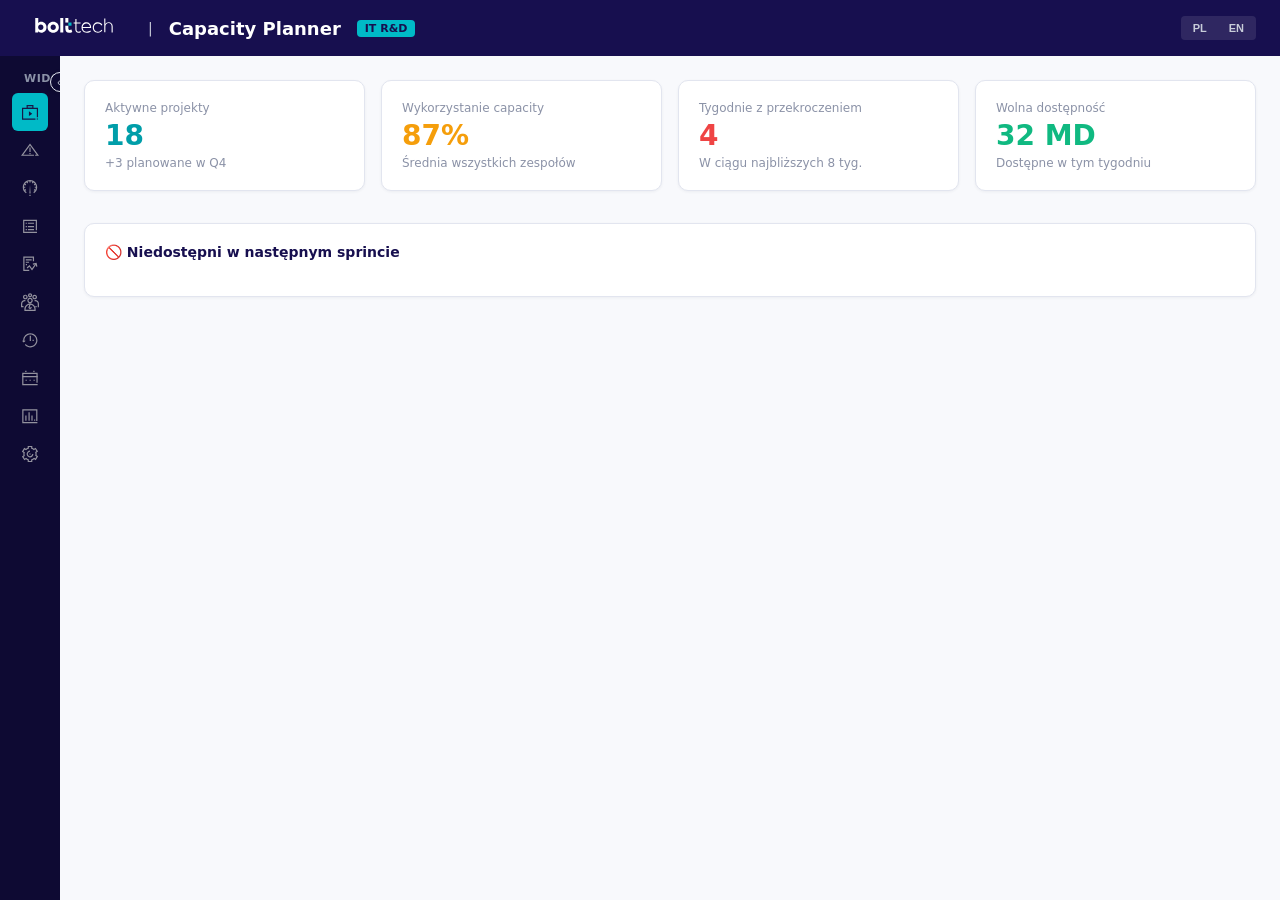
==== commit 0132de6d: "Add cache-busting version parameter to all scripts - forces fresh load without manual cache clear" ====
--- a/index.html
+++ b/index.html
@@ -2852,11 +2852,11 @@
     </div>
 
     <script src="https://cdn.sheetjs.com/xlsx-0.20.3/package/dist/xlsx.full.min.js"></script>
-    <script src="project-constants.js"></script>
-    <script src="i18n.js"></script>
-    <script src="modules/shared/constants.js"></script>
-    <script src="modules/09-squadlead/mock-data.js"></script>
-    <script src="modules/09-squadlead/squadlead.js"></script>
-    <script src="app.js"></script>
+    <script src="project-constants.js?v=20260812"></script>
+    <script src="i18n.js?v=20260812"></script>
+    <script src="modules/shared/constants.js?v=20260812"></script>
+    <script src="modules/09-squadlead/mock-data.js?v=20260812"></script>
+    <script src="modules/09-squadlead/squadlead.js?v=20260812"></script>
+    <script src="app.js?v=20260812"></script>
 </body>
 </html>
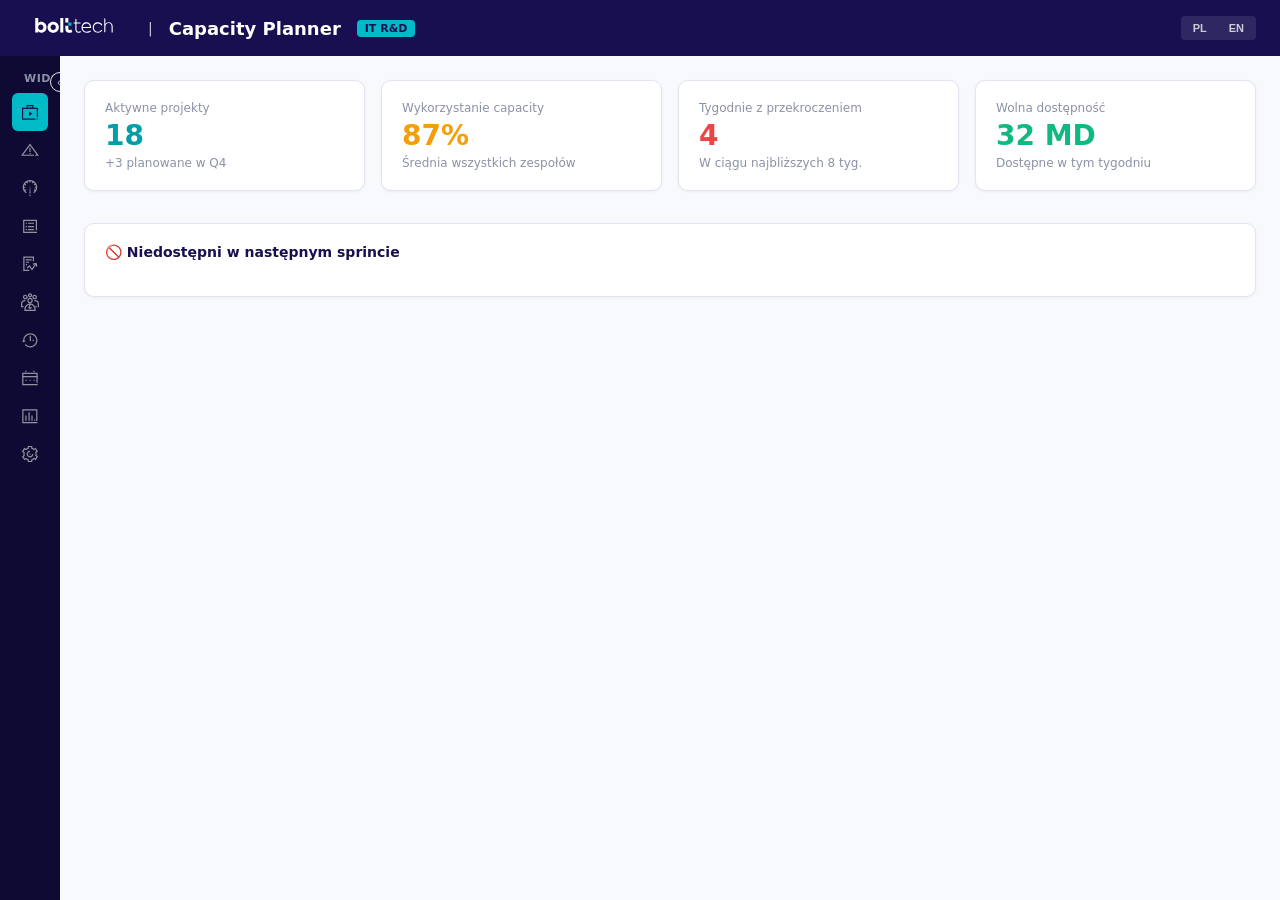
==== commit 66bb8c10: "Bump cache version to 20260812-3 - forces reload of fixed app.js with all const->var conversions" ====
--- a/index.html
+++ b/index.html
@@ -2852,11 +2852,11 @@
     </div>
 
     <script src="https://cdn.sheetjs.com/xlsx-0.20.3/package/dist/xlsx.full.min.js"></script>
-    <script src="project-constants.js?v=20260812"></script>
-    <script src="i18n.js?v=20260812"></script>
-    <script src="modules/shared/constants.js?v=20260812"></script>
-    <script src="modules/09-squadlead/mock-data.js?v=20260812"></script>
-    <script src="modules/09-squadlead/squadlead.js?v=20260812"></script>
-    <script src="app.js?v=20260812"></script>
+    <script src="project-constants.js?v=20260812-3"></script>
+    <script src="i18n.js?v=20260812-3"></script>
+    <script src="modules/shared/constants.js?v=20260812-3"></script>
+    <script src="modules/09-squadlead/mock-data.js?v=20260812-3"></script>
+    <script src="modules/09-squadlead/squadlead.js?v=20260812-3"></script>
+    <script src="app.js?v=20260812-3"></script>
 </body>
 </html>
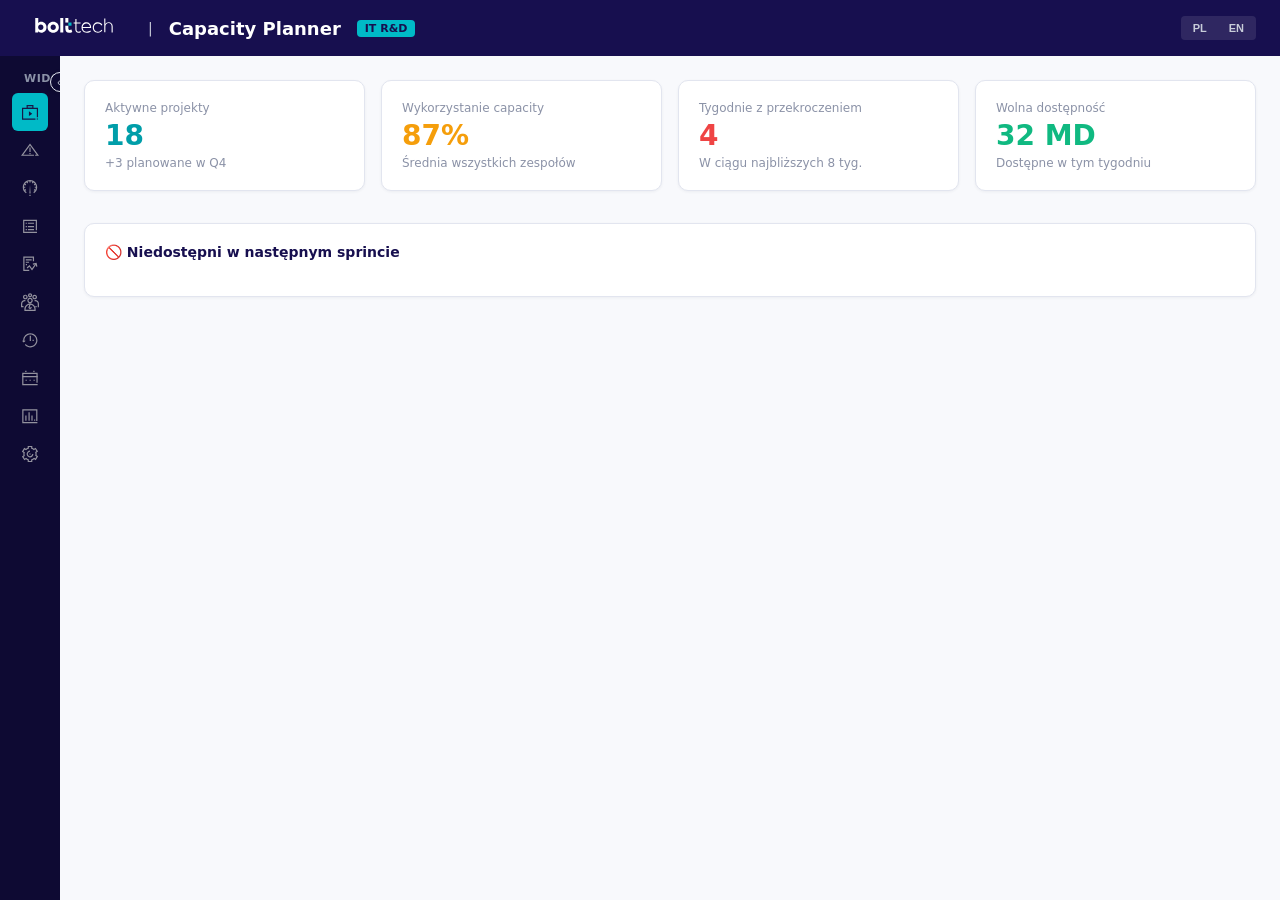
==== commit 2589f8a0: "Bump cache version to 20260812-6 (FRIDAY_FACTOR fix)" ====
--- a/index.html
+++ b/index.html
@@ -2852,11 +2852,11 @@
     </div>
 
     <script src="https://cdn.sheetjs.com/xlsx-0.20.3/package/dist/xlsx.full.min.js"></script>
-    <script src="project-constants.js?v=20260812-3"></script>
-    <script src="i18n.js?v=20260812-3"></script>
-    <script src="modules/shared/constants.js?v=20260812-3"></script>
-    <script src="modules/09-squadlead/mock-data.js?v=20260812-3"></script>
-    <script src="modules/09-squadlead/squadlead.js?v=20260812-3"></script>
-    <script src="app.js?v=20260812-3"></script>
+    <script src="project-constants.js?v=20260812-6"></script>
+    <script src="i18n.js?v=20260812-6"></script>
+    <script src="modules/shared/constants.js?v=20260812-6"></script>
+    <script src="modules/09-squadlead/mock-data.js?v=20260812-6"></script>
+    <script src="modules/09-squadlead/squadlead.js?v=20260812-6"></script>
+    <script src="app.js?v=20260812-6"></script>
 </body>
 </html>
